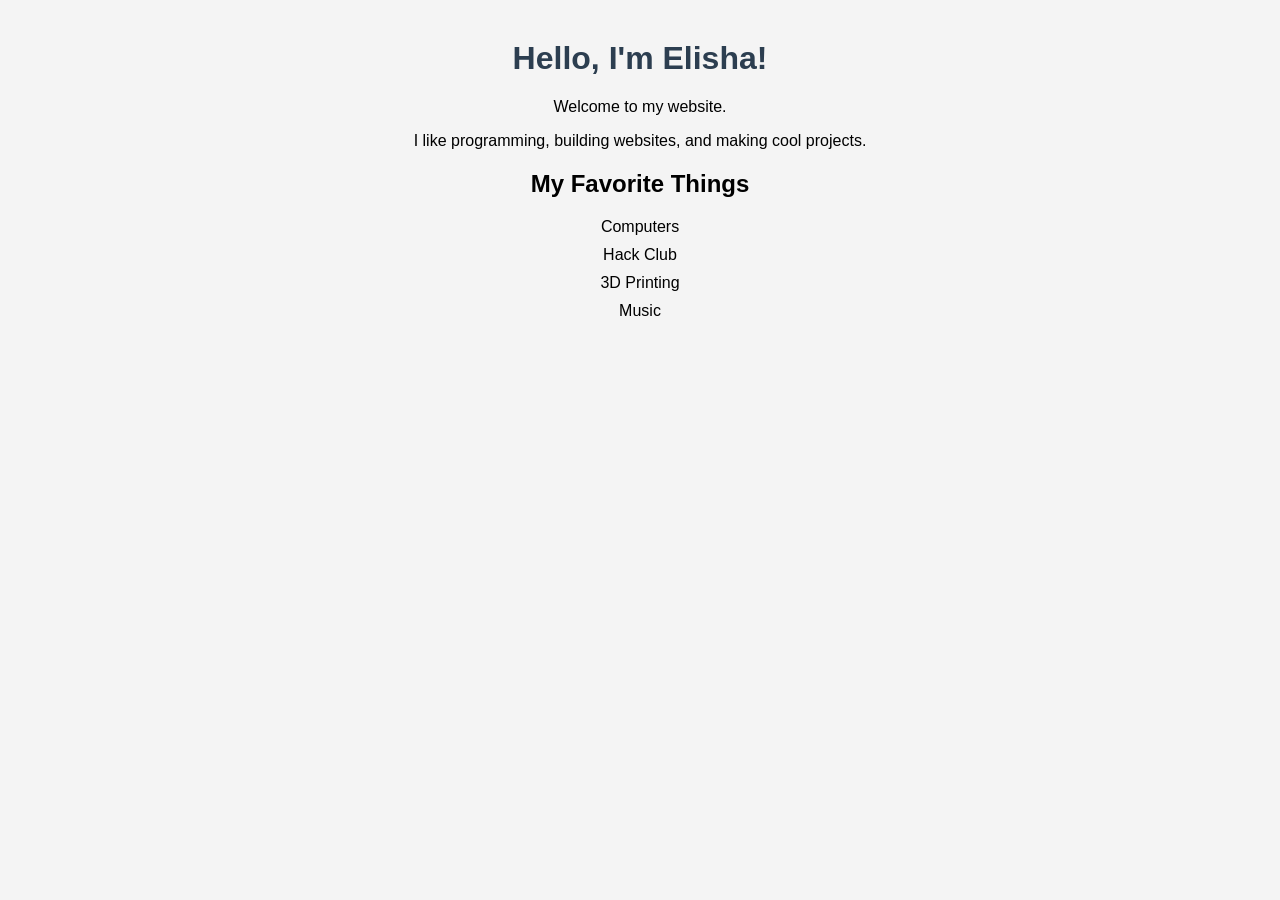
==== site.html @ d9816da1 "Add files via upload" ====
<!DOCTYPE html>
<html>
<head>
    <title>My Website</title>

    <link rel="stylesheet" href="style.css">
</head>

<body>

<h1>Hello, I'm Elisha!</h1>

<p>Welcome to my website.</p>

<p>I like programming, building websites, and making cool projects.</p>

<h2>My Favorite Things</h2>

<ul>
    <li>Computers</li>
    <li>Hack Club</li>
    <li>3D Printing</li>
    <li>Music</li>
</ul>

</body>
</html>
---- style.css ----
body{
    background:#f4f4f4;
    font-family:Arial;
    text-align:center;
    margin:40px;
}

h1{
    color:#2c3e50;
}

img{
    border-radius:50%;
    width:250px;
}

ul{
    list-style:none;
    padding:0;
}

li{
    margin:10px;
}
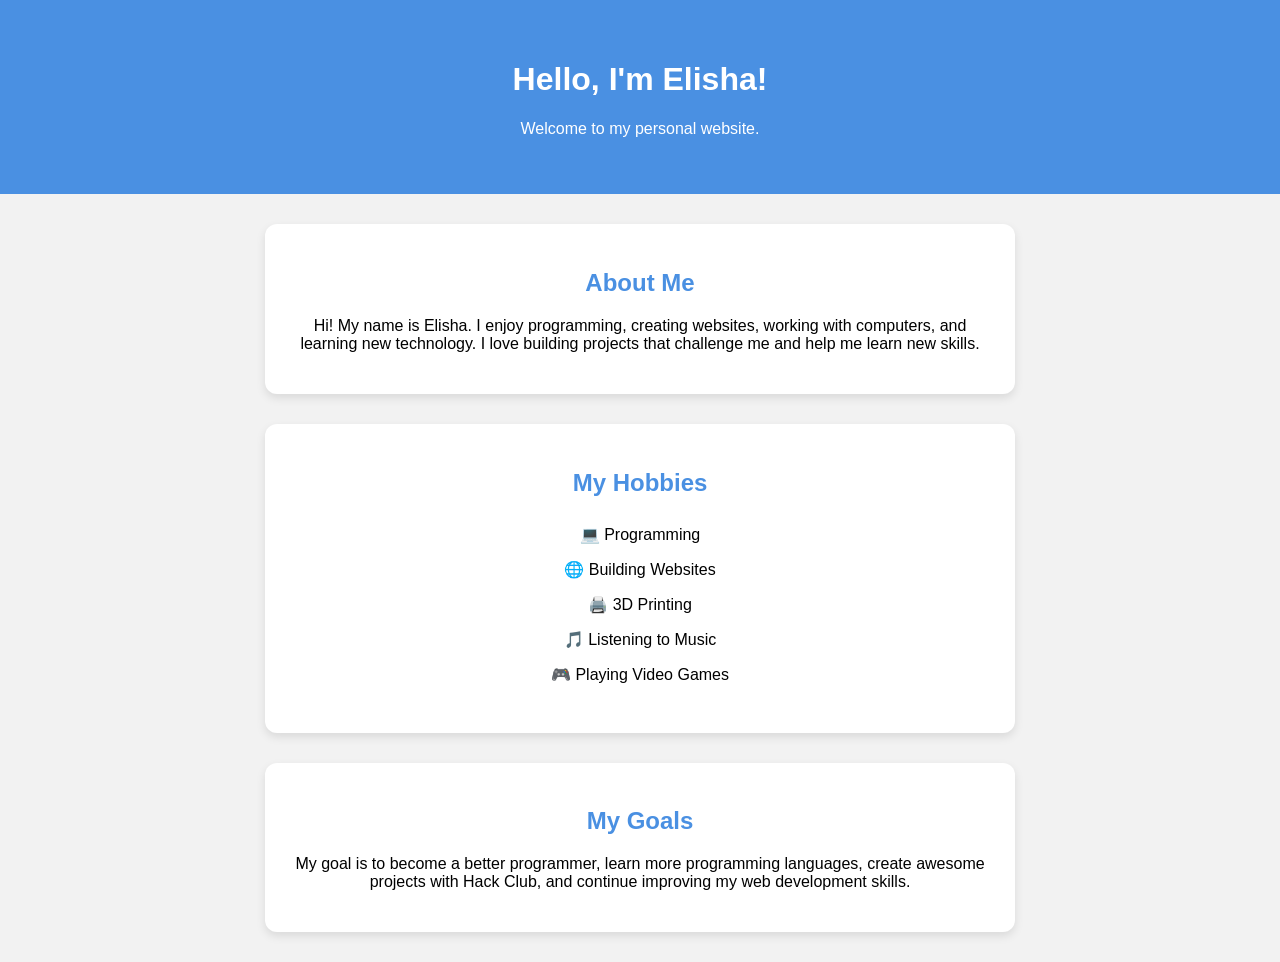
==== commit 456a590b: "Add files via upload" ====
--- a/site.html
+++ b/site.html
@@ -1,27 +1,46 @@
 <!DOCTYPE html>
-<html>
+<html lang="en">
 <head>
-    <title>My Website</title>
-
+    <meta charset="UTF-8">
+    <meta name="viewport" content="width=device-width, initial-scale=1.0">
+    <title>Elisha's Personal Website</title>
     <link rel="stylesheet" href="style.css">
 </head>
-
 <body>
 
-<h1>Hello, I'm Elisha!</h1>
+    <header>
+        <h1>Hello, I'm Elisha!</h1>
+        <p>Welcome to my personal website.</p>
+    </header>
 
-<p>Welcome to my website.</p>
+    <section id="about">
+        <h2>About Me</h2>
+        <p>
+            Hi! My name is Elisha. I enjoy programming, creating websites,
+            working with computers, and learning new technology. I love building
+            projects that challenge me and help me learn new skills.
+        </p>
+    </section>
 
-<p>I like programming, building websites, and making cool projects.</p>
+    <section id="hobbies">
+        <h2>My Hobbies</h2>
+        <ul>
+            <li>💻 Programming</li>
+            <li>🌐 Building Websites</li>
+            <li>🖨️ 3D Printing</li>
+            <li>🎵 Listening to Music</li>
+            <li>🎮 Playing Video Games</li>
+        </ul>
+    </section>
 
-<h2>My Favorite Things</h2>
-
-<ul>
-    <li>Computers</li>
-    <li>Hack Club</li>
-    <li>3D Printing</li>
-    <li>Music</li>
-</ul>
+    <section id="goals">
+        <h2>My Goals</h2>
+        <p>
+            My goal is to become a better programmer, learn more programming
+            languages, create awesome projects with Hack Club, and continue
+            improving my web development skills.
+        </p>
+    </section>
 
 </body>
 </html>
--- a/style.css
+++ b/style.css
@@ -1,24 +1,35 @@
-body{
-    background:#f4f4f4;
-    font-family:Arial;
-    text-align:center;
-    margin:40px;
+body {
+    font-family: Arial, sans-serif;
+    background: #f2f2f2;
+    margin: 0;
+    text-align: center;
 }
 
-h1{
-    color:#2c3e50;
+header {
+    background: #4a90e2;
+    color: white;
+    padding: 40px;
 }
 
-img{
-    border-radius:50%;
-    width:250px;
+section {
+    background: white;
+    width: 80%;
+    max-width: 700px;
+    margin: 30px auto;
+    padding: 25px;
+    border-radius: 12px;
+    box-shadow: 0 4px 10px rgba(0,0,0,0.1);
 }
 
-ul{
-    list-style:none;
-    padding:0;
+h2 {
+    color: #4a90e2;
 }
 
-li{
-    margin:10px;
+ul {
+    list-style: none;
+    padding: 0;
+}
+
+li {
+    padding: 8px;
 }
